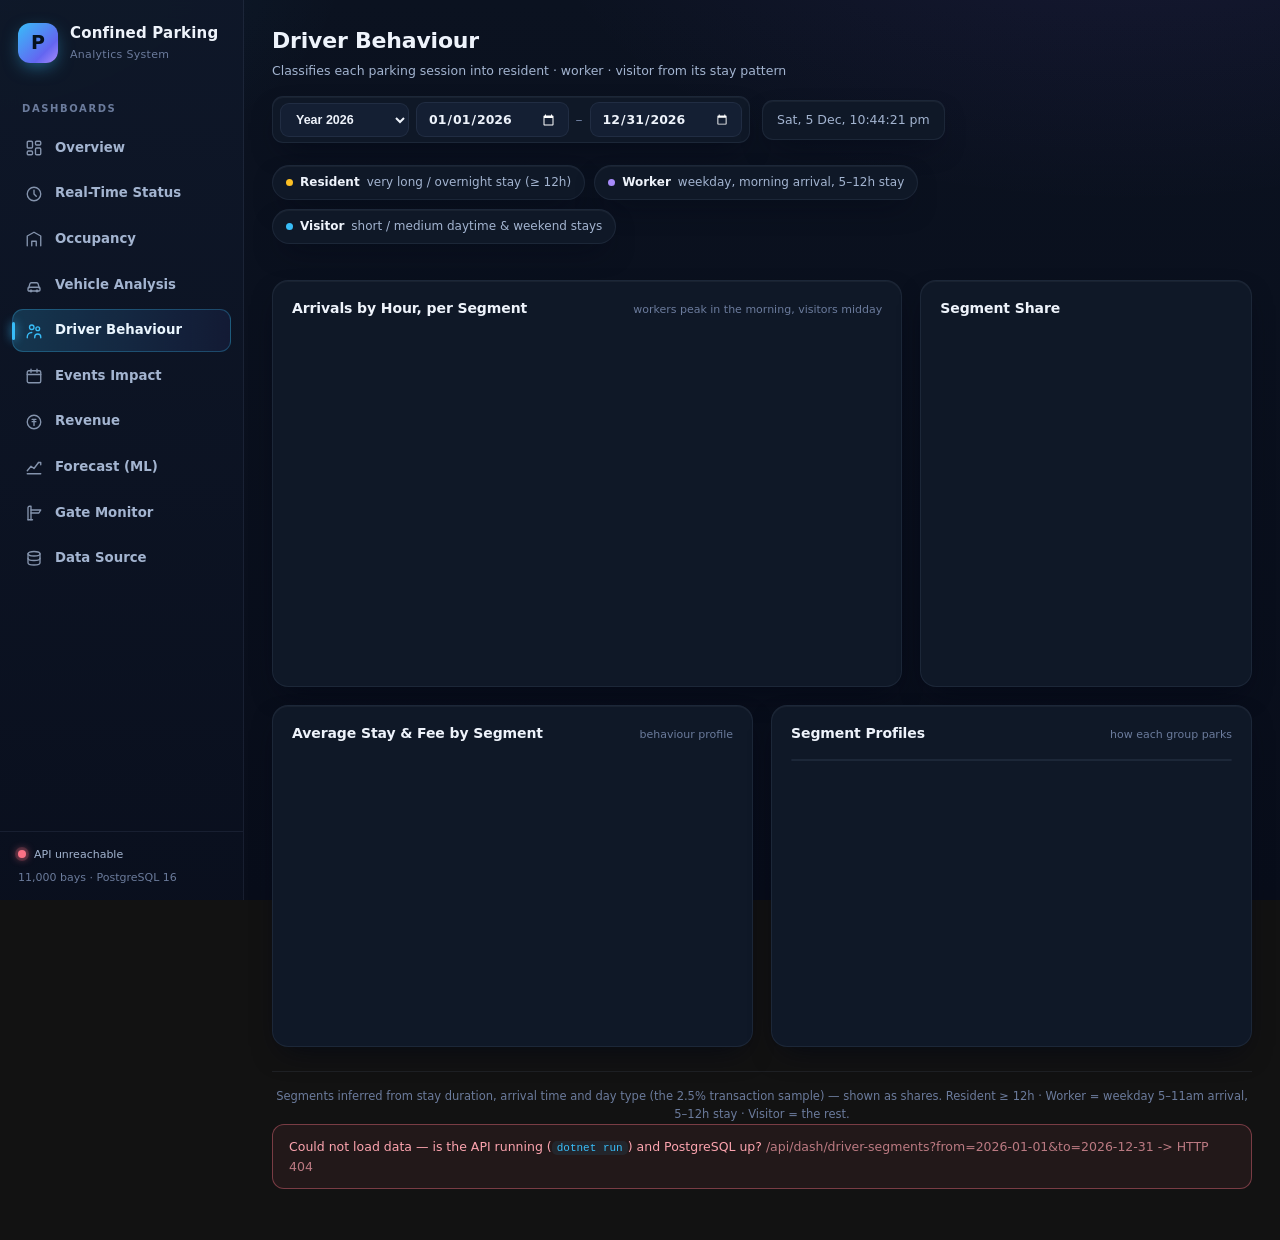
==== api/wwwroot/behaviour.html @ 28c54aba "Confined Parking Data Analytics System — FYP submission ASP.NET Core API + 10-page web dashboard, Po" ====
﻿<!DOCTYPE html>
<html lang="en">
<head>
<meta charset="UTF-8">
<meta name="viewport" content="width=device-width, initial-scale=1">
<meta name="theme-color" content="#080d1a">
<title>Driver Behaviour · Confined Parking Analytics</title>
<link rel="stylesheet" href="assets/style.css?v=9">
<script src="assets/chart.umd.min.js"></script>
<script src="assets/app.js?v=9"></script>
</head>
<body data-page="behaviour" data-year="1"
      data-title="Driver Behaviour"
      data-sub="Classifies each parking session into resident · worker · visitor from its stay pattern">
<main class="main">

  <div class="method-row">
    <span class="chip"><span class="ic" style="background:var(--amber)"></span><b>Resident</b> very long / overnight stay (≥ 12h)</span>
    <span class="chip"><span class="ic" style="background:var(--violet)"></span><b>Worker</b> weekday, morning arrival, 5–12h stay</span>
    <span class="chip"><span class="ic" style="background:var(--accent)"></span><b>Visitor</b> short / medium daytime &amp; weekend stays</span>
  </div>

  <div class="kpi-grid" id="kpis"></div>

  <div class="grid grid-23">
    <div class="card">
      <div class="card-head"><div class="card-title">Arrivals by Hour, per Segment</div><div class="card-note">workers peak in the morning, visitors midday</div></div>
      <div class="chart-box tall"><canvas id="chHourly"></canvas></div>
    </div>
    <div class="card">
      <div class="card-head"><div class="card-title">Segment Share</div><div class="card-note" id="noteShare"></div></div>
      <div class="chart-box tall"><canvas id="chShare"></canvas></div>
    </div>
  </div>

  <div class="grid grid-2">
    <div class="card">
      <div class="card-head"><div class="card-title">Average Stay &amp; Fee by Segment</div><div class="card-note">behaviour profile</div></div>
      <div class="chart-box"><canvas id="chProfile"></canvas></div>
    </div>
    <div class="card">
      <div class="card-head"><div class="card-title">Segment Profiles</div><div class="card-note">how each group parks</div></div>
      <div class="tbl-wrap" id="tblSeg"></div>
    </div>
  </div>

  <footer class="page-foot">Segments inferred from stay duration, arrival time and day type (the 2.5% transaction sample) — shown as shares. Resident ≥ 12h · Worker = weekday 5–11am arrival, 5–12h stay · Visitor = the rest.</footer>
</main>

<script>
const SEGS = ["Visitor", "Worker", "Resident"];
const SEG_COLOR = { Visitor: PALETTE.accent, Worker: PALETTE.violet, Resident: PALETTE.amber };
const SEG_DESC = {
  Visitor: "Short / medium daytime & weekend stays",
  Worker: "Weekday commuters — morning in, evening out",
  Resident: "All-day / overnight long stays"
};
buildShell(); chartDefaults();

window.initPage = async function () {
  const q = dashQuery();
  try {
    const [segs, hourly] = await Promise.all([
      api(`/api/dash/driver-segments?${q}`),
      api(`/api/dash/driver-segments-hourly?${q}`)
    ]);
    const label = filterLabel();
    document.getElementById("noteShare").textContent = label;

    const total = segs.reduce((a, s) => a + Number(s.visits), 0) || 1;
    const get = name => segs.find(s => s.segment === name) || {};
    const share = name => 100 * Number(get(name).visits || 0) / total;

    const box = document.getElementById("kpis"); box.innerHTML = "";
    kpi(box, { label: `Sessions · ${label}`, value: fmtCompact(total), sub: "classified by stay pattern", color: PALETTE.teal });
    kpi(box, { label: "Visitors", value: fmtPct(share("Visitor")), sub: `avg stay ${get("Visitor").avg_duration ?? "–"} h`, color: PALETTE.accent });
    kpi(box, { label: "Workers", value: fmtPct(share("Worker")), sub: `avg stay ${get("Worker").avg_duration ?? "–"} h`, color: PALETTE.violet });
    kpi(box, { label: "Residents", value: fmtPct(share("Resident")), sub: `avg stay ${get("Resident").avg_duration ?? "–"} h`, color: PALETTE.amber });
    const dominant = segs[0]?.segment;
    kpi(box, { label: "Dominant Group", value: dominant || "–", sub: dominant ? SEG_DESC[dominant] : "", color: SEG_COLOR[dominant] || PALETTE.accent });

    // arrivals by hour per segment (stacked)
    const hrs = [...Array(24).keys()];
    makeChart("chHourly", {
      type: "bar",
      data: {
        labels: hrs.map(hourLabel),
        datasets: SEGS.map(seg => ({
          label: seg,
          data: hrs.map(h => Number(hourly.find(r => r.hour === h && r.segment === seg)?.visits ?? 0)),
          backgroundColor: hexA(SEG_COLOR[seg], .8), borderRadius: 3, stack: "s"
        }))
      },
      options: {
        scales: { x: { stacked: true, ticks: { maxTicksLimit: 12 } }, y: { stacked: true, ticks: { callback: v => fmtCompact(v) } } }
      }
    });

    // share donut
    donut("chShare", SEGS, SEGS.map(s => Number(get(s).visits || 0)), { colors: SEGS.map(s => SEG_COLOR[s]) });

    // avg stay & fee by segment
    makeChart("chProfile", {
      data: {
        labels: SEGS,
        datasets: [
          { type: "bar", label: "Avg stay (h)", data: SEGS.map(s => get(s).avg_duration), backgroundColor: hexA(PALETTE.violet, .7), borderRadius: 6, yAxisID: "y" },
          { type: "bar", label: "Avg fee (RM)", data: SEGS.map(s => get(s).avg_fee), backgroundColor: hexA(PALETTE.green, .7), borderRadius: 6, yAxisID: "y2" }
        ]
      },
      options: {
        scales: {
          y: { ticks: { callback: v => v + " h" } },
          y2: { position: "right", grid: { drawOnChartArea: false }, ticks: { callback: v => "RM " + v } }
        }
      }
    });

    // profiles table
    buildTable("tblSeg", [
      { h: "Segment", c: r => badge(r.segment, r.segment === "Resident" ? "amber" : r.segment === "Worker" ? "violet" : "blue") },
      { h: "Sessions", c: r => fmtNum(r.visits), num: true },
      { h: "Share", c: r => fmtPct(100 * Number(r.visits) / total), num: true },
      { h: "Avg stay", c: r => (r.avg_duration ?? "–") + " h", num: true },
      { h: "Avg fee", c: r => "RM " + (r.avg_fee ?? "–"), num: true },
      { h: "Typical arrival", c: r => r.avg_arrival_hour != null ? hourLabel(Math.round(r.avg_arrival_hour)) : "–" }
    ], segs, "No sessions in this period");
  } catch (e) { showError(e); }
};

initPage();
</script>
</body>
</html>
---- api/wwwroot/assets/style.css ----
/* ============================================================
   Confined Parking Analytics — design system v2
   Refined dark BI theme · depth, rhythm, micro-interactions
   ============================================================ */
:root {
  --bg: #080d1a;
  --bg-2: #0b1220;
  --glow-1: rgba(56, 189, 248, .10);
  --glow-2: rgba(139, 92, 246, .09);
  --surface: #0f1827;
  --surface-2: #141f33;
  --surface-3: #1a2740;
  --line: rgba(148, 170, 205, .10);
  --line-2: rgba(148, 170, 205, .20);
  --hi: rgba(255, 255, 255, .045);          /* top inset highlight */
  --text: #eef3fb;
  --text-dim: #a3b4d0;
  --text-faint: #6b7b9c;
  --accent: #38bdf8;
  --accent-2: #6366f1;
  --violet: #a78bfa;
  --green: #34d399;
  --amber: #fbbf24;
  --rose: #fb7185;
  --blue: #60a5fa;
  --teal: #2dd4bf;
  --radius: 16px;
  --radius-sm: 11px;
  --shadow: 0 1px 0 var(--hi) inset, 0 12px 30px -12px rgba(2, 6, 20, .8);
  --shadow-lg: 0 1px 0 var(--hi) inset, 0 24px 50px -18px rgba(2, 6, 20, .9);
  --sidebar-w: 244px;
  --ease: cubic-bezier(.4, 0, .2, 1);
}

* { box-sizing: border-box; }
html { scroll-behavior: smooth; color-scheme: dark; }
body {
  margin: 0;
  background:
    radial-gradient(1000px 520px at 88% -12%, var(--glow-2), transparent 60%),
    radial-gradient(820px 440px at -8% -4%, var(--glow-1), transparent 55%),
    linear-gradient(180deg, var(--bg-2), var(--bg));
  background-attachment: fixed;
  color: var(--text);
  font: 14px/1.55 "Segoe UI Variable Text", "Segoe UI", -apple-system, system-ui, "Inter", sans-serif;
  -webkit-font-smoothing: antialiased;
  text-rendering: optimizeLegibility;
  min-height: 100vh;
}
code { font-family: "Cascadia Code", Consolas, monospace; font-size: .88em; color: var(--accent); background: rgba(56,189,248,.08); padding: 1px 5px; border-radius: 5px; }
::selection { background: rgba(56, 189, 248, .28); }
:focus-visible { outline: 2px solid var(--accent); outline-offset: 2px; border-radius: 6px; }
::-webkit-scrollbar { width: 10px; height: 10px; }
::-webkit-scrollbar-thumb { background: #223252; border-radius: 6px; border: 2px solid transparent; background-clip: content-box; }
::-webkit-scrollbar-thumb:hover { background: #2e4571; background-clip: content-box; }

/* ---------------- sidebar ---------------- */
.sidebar {
  position: fixed; inset: 0 auto 0 0; width: var(--sidebar-w);
  display: flex; flex-direction: column;
  background: linear-gradient(180deg, rgba(15, 24, 41, .96), rgba(10, 16, 30, .96));
  border-right: 1px solid var(--line);
  backdrop-filter: blur(12px);
  z-index: 50;
}
.brand { display: flex; gap: 12px; align-items: center; padding: 22px 18px 18px; }
.brand-logo {
  width: 40px; height: 40px; border-radius: 12px; flex: none;
  display: grid; place-items: center;
  font-weight: 800; font-size: 19px; color: #06121f;
  background: linear-gradient(135deg, var(--accent), var(--accent-2) 70%, var(--violet));
  box-shadow: 0 6px 18px -4px rgba(56, 189, 248, .55);
}
.brand-name { font-weight: 680; font-size: 15px; letter-spacing: .2px; }
.brand-sub { font-size: 11px; color: var(--text-faint); margin-top: 1px; letter-spacing: .3px; }

.nav { padding: 6px 12px; flex: 1; overflow-y: auto; }
.nav-section {
  font-size: 10px; letter-spacing: .16em; text-transform: uppercase;
  color: var(--text-faint); padding: 14px 10px 7px; font-weight: 700;
}
.nav a {
  position: relative;
  display: flex; align-items: center; gap: 12px;
  padding: 10px 12px; margin: 3px 0; border-radius: var(--radius-sm);
  color: var(--text-dim); text-decoration: none; font-size: 13.3px; font-weight: 550;
  border: 1px solid transparent; transition: background .18s var(--ease), color .18s var(--ease), transform .18s var(--ease);
  touch-action: manipulation;
}
.nav a svg { width: 18px; height: 18px; flex: none; opacity: .8; transition: opacity .18s; }
.nav a:hover { background: rgba(148, 170, 205, .07); color: var(--text); }
.nav a:hover svg { opacity: 1; }
.nav a.active {
  color: #eaf6ff;
  background: linear-gradient(90deg, rgba(56, 189, 248, .20), rgba(99, 102, 241, .08));
  border-color: rgba(56, 189, 248, .28);
}
.nav a.active::before {
  content: ""; position: absolute; left: -1px; top: 50%; transform: translateY(-50%);
  width: 3px; height: 18px; border-radius: 3px; background: var(--accent);
  box-shadow: 0 0 10px var(--accent);
}
.nav a.active svg { color: var(--accent); opacity: 1; }

.sidebar-foot {
  padding: 14px 18px; border-top: 1px solid var(--line);
  font-size: 11px; color: var(--text-faint);
}
.api-status { display: flex; align-items: center; gap: 8px; color: var(--text-dim); }
.dot { width: 8px; height: 8px; border-radius: 50%; background: var(--text-faint); flex: none; }
.dot.ok { background: var(--green); box-shadow: 0 0 0 3px rgba(52, 211, 153, .18), 0 0 9px rgba(52, 211, 153, .9); }
.dot.err { background: var(--rose); box-shadow: 0 0 0 3px rgba(251, 113, 133, .18), 0 0 9px rgba(251, 113, 133, .9); }

/* ---------------- main / topbar ---------------- */
.main { margin-left: var(--sidebar-w); padding: 24px 28px 34px; max-width: 1680px; }
.topbar {
  display: flex; justify-content: space-between; align-items: center; gap: 16px;
  margin-bottom: 22px; flex-wrap: wrap;
}
.page-title { font-size: 22px; font-weight: 700; letter-spacing: -.2px; margin: 0; }
.page-sub { color: var(--text-dim); font-size: 12.5px; margin: 3px 0 0; }
.topbar-right { display: flex; align-items: center; gap: 12px; flex-wrap: wrap; }
.clock {
  font-size: 12.5px; color: var(--text-dim); font-variant-numeric: tabular-nums;
  background: var(--surface); border: 1px solid var(--line);
  padding: 9px 14px; border-radius: var(--radius-sm); white-space: nowrap;
  box-shadow: var(--shadow);
}

.filter-stack {
  display: flex; gap: 7px; align-items: center;
  background: var(--surface); border: 1px solid var(--line);
  padding: 5px 7px; border-radius: var(--radius-sm); box-shadow: var(--shadow);
}
.year-toggle { display: flex; border-radius: 9px; overflow: hidden; }
.year-toggle button { all: unset; cursor: pointer; padding: 7px 14px; font-size: 12.5px; color: var(--text-dim); font-weight: 600; }
.year-toggle button.active { background: rgba(56, 189, 248, .18); color: var(--accent); }
.month-select {
  background: var(--surface-2); color: var(--text); font-size: 12.5px; font-weight: 600;
  border: 1px solid var(--line); border-radius: 9px; padding: 8px 11px; cursor: pointer;
  transition: border-color .15s;
}
.month-select:hover { border-color: var(--line-2); }
.month-select:focus { outline: none; border-color: var(--accent); }
.date-input { color-scheme: dark; font-family: inherit; }

/* ---------------- layout grids ---------------- */
.grid { display: grid; gap: 18px; margin-bottom: 18px; }
.grid-2 { grid-template-columns: 1fr 1fr; }
.grid-3 { grid-template-columns: 1fr 1fr 1fr; }
.grid-23 { grid-template-columns: 1.9fr 1fr; }
.grid-32 { grid-template-columns: 1fr 1.9fr; }

.kpi-grid {
  display: grid; gap: 16px; margin-bottom: 18px;
  grid-template-columns: repeat(auto-fit, minmax(172px, 1fr));
}
.kpi {
  background:
    radial-gradient(120% 100% at 100% 0, color-mix(in srgb, var(--kpi-color, var(--accent)) 12%, transparent), transparent 55%),
    var(--surface);
  border: 1px solid var(--line);
  border-radius: var(--radius); padding: 16px 17px 14px;
  position: relative; overflow: hidden; box-shadow: var(--shadow);
  transition: transform .2s var(--ease), border-color .2s var(--ease), box-shadow .2s var(--ease);
  animation: fadeUp .45s var(--ease) both;
}
.kpi:hover { transform: translateY(-3px); border-color: var(--line-2); box-shadow: var(--shadow-lg); }
.kpi::before {
  content: ""; position: absolute; inset: 0 auto 0 0; width: 3px;
  background: var(--kpi-color, var(--accent)); border-radius: 3px;
  box-shadow: 0 0 14px color-mix(in srgb, var(--kpi-color, var(--accent)) 80%, transparent);
}
.kpi-label { font-size: 11.5px; color: var(--text-dim); font-weight: 600; letter-spacing: .01em; }
.kpi-value { font-size: 26px; font-weight: 750; margin-top: 5px; letter-spacing: -.5px; color: var(--kpi-color, var(--text)); font-variant-numeric: tabular-nums; }
.kpi-sub { font-size: 11.5px; color: var(--text-faint); margin-top: 4px; }

/* ---------------- cards ---------------- */
.card {
  background: var(--surface); border: 1px solid var(--line);
  border-radius: var(--radius); padding: 17px 19px;
  box-shadow: var(--shadow); min-width: 0;
  transition: border-color .2s var(--ease), box-shadow .2s var(--ease);
  animation: fadeUp .5s var(--ease) both;
}
.card:hover { border-color: var(--line-2); box-shadow: var(--shadow-lg); }
.card-head {
  display: flex; justify-content: space-between; align-items: baseline;
  gap: 10px; margin-bottom: 14px;
}
.card-title { font-size: 14px; font-weight: 680; letter-spacing: -.1px; }
.card-note { font-size: 11px; color: var(--text-faint); text-align: right; }
.chart-box { position: relative; height: 270px; }
.chart-box.tall { height: 336px; }
.chart-box.short { height: 210px; }

@keyframes fadeUp { from { opacity: 0; transform: translateY(10px); } to { opacity: 1; transform: none; } }
.grid .card:nth-child(2) { animation-delay: .05s; }
.grid .card:nth-child(3) { animation-delay: .1s; }
@media (prefers-reduced-motion: reduce) {
  .kpi, .card, .hero-card, .fc-day { animation: none; }
  .pulse { animation: none; }
  .conf-fill { transition: none; }
  * { scroll-behavior: auto; }
}

/* ---------------- gauge ---------------- */
.gauge-wrap { position: relative; height: 218px; }
.gauge-center {
  position: absolute; inset: 0; display: grid; place-content: center; text-align: center;
  pointer-events: none; transform: translateY(10px);
}
.gauge-center .val { font-size: 32px; font-weight: 750; letter-spacing: -1px; }
.gauge-center .lbl { font-size: 11px; color: var(--text-dim); margin-top: 2px; }
.pulse { display: inline-block; width: 8px; height: 8px; border-radius: 50%; background: var(--green); margin-right: 7px; animation: pulse 1.6s ease-out infinite; }
@keyframes pulse { 0% { box-shadow: 0 0 0 0 rgba(52, 211, 153, .55); } 100% { box-shadow: 0 0 0 9px rgba(52, 211, 153, 0); } }

/* ---------------- tables ---------------- */
.tbl-wrap { overflow: auto; max-height: 340px; border-radius: 10px; border: 1px solid var(--line); }
table.tbl { width: 100%; border-collapse: collapse; font-size: 12.5px; }
.tbl thead th {
  position: sticky; top: 0; z-index: 1;
  background: var(--surface-2); color: var(--text-dim);
  font-size: 10.5px; text-transform: uppercase; letter-spacing: .06em; font-weight: 650;
  text-align: left; padding: 10px 13px; border-bottom: 1px solid var(--line-2); white-space: nowrap;
}
.tbl tbody td { padding: 9px 13px; border-bottom: 1px solid var(--line); white-space: nowrap; }
.tbl tbody tr:last-child td { border-bottom: 0; }
.tbl tbody tr { transition: background .12s; }
.tbl tbody tr:hover { background: rgba(56, 189, 248, .05); }
.tbl .num { text-align: right; font-variant-numeric: tabular-nums; }

/* ---------------- badges & banners ---------------- */
.badge {
  display: inline-block; padding: 2.5px 9px; border-radius: 99px;
  font-size: 11px; font-weight: 650; letter-spacing: .01em; white-space: nowrap;
}
.badge.green { background: rgba(52, 211, 153, .14); color: #6ee7b7; border: 1px solid rgba(52, 211, 153, .35); }
.badge.rose { background: rgba(251, 113, 133, .13); color: #fda4af; border: 1px solid rgba(251, 113, 133, .35); }
.badge.amber { background: rgba(251, 191, 36, .13); color: #fcd34d; border: 1px solid rgba(251, 191, 36, .35); }
.badge.blue { background: rgba(96, 165, 250, .14); color: #93c5fd; border: 1px solid rgba(96, 165, 250, .35); }
.badge.violet { background: rgba(167, 139, 250, .16); color: #c4b5fd; border: 1px solid rgba(167, 139, 250, .38); }
.badge.grey { background: rgba(148, 170, 205, .12); color: var(--text-dim); border: 1px solid var(--line-2); }

.banner {
  border: 1px solid var(--line-2); border-radius: 12px;
  background: linear-gradient(90deg, rgba(56,189,248,.06), transparent); color: var(--text-dim);
  padding: 12px 16px; font-size: 12.5px; margin-bottom: 18px;
}

/* ---------------- heatmap ---------------- */
.heatmap { display: grid; grid-template-columns: 44px repeat(24, 1fr); gap: 3px; font-size: 10.5px; }
.heatmap .hm-corner, .heatmap .hm-hour { color: var(--text-faint); text-align: center; }
.heatmap .hm-day { color: var(--text-dim); display: flex; align-items: center; font-weight: 650; }
.heatmap .hm-cell { aspect-ratio: 1.5; border-radius: 4px; cursor: default; transition: transform .1s var(--ease); }
.heatmap .hm-cell:hover { transform: scale(1.3); outline: 1px solid #fff5; z-index: 2; }
.hm-legend { display: flex; align-items: center; gap: 8px; margin-top: 12px; font-size: 11px; color: var(--text-faint); }
.hm-legend .bar { flex: 0 0 150px; height: 8px; border-radius: 4px; background: linear-gradient(90deg, #141d33, #174e86, #2294bd, #fbbf24, #f43f5e); }

/* ---------------- hero ---------------- */
.hero { display: grid; grid-template-columns: repeat(auto-fit, minmax(238px, 1fr)); gap: 18px; margin-bottom: 18px; }
.hero-card {
  border-radius: var(--radius); padding: 19px 21px; position: relative; overflow: hidden;
  background: linear-gradient(135deg, rgba(56, 189, 248, .16), rgba(99, 102, 241, .10)), var(--surface);
  border: 1px solid rgba(56, 189, 248, .26); box-shadow: var(--shadow);
  animation: fadeUp .45s var(--ease) both;
}
.hero-card.plain { background: var(--surface); border-color: var(--line); }
.hero-card.plain:nth-child(2) { animation-delay: .05s; }
.hero-card.plain:nth-child(3) { animation-delay: .1s; }
.hero-card.plain:nth-child(4) { animation-delay: .15s; }
.hero-label { font-size: 10.5px; letter-spacing: .11em; text-transform: uppercase; color: var(--text-dim); font-weight: 700; }
.hero-value { font-size: 31px; font-weight: 780; margin: 7px 0 3px; letter-spacing: -1px; }
.hero-sub { font-size: 12px; color: var(--text-dim); }

/* ---------------- 7-day forecast strip ---------------- */
.fc-strip { display: grid; grid-template-columns: repeat(7, 1fr); gap: 12px; margin-bottom: 18px; }
.fc-day {
  background: var(--surface); border: 1px solid var(--line); border-radius: var(--radius-sm);
  padding: 13px 13px 14px; box-shadow: var(--shadow); position: relative; overflow: hidden;
  transition: transform .2s var(--ease), border-color .2s var(--ease); animation: fadeUp .4s var(--ease) both;
}
.fc-day:hover { transform: translateY(-3px); border-color: var(--line-2); }
.fc-day.is-tomorrow { border-color: rgba(56, 189, 248, .5); background: linear-gradient(160deg, rgba(56, 189, 248, .10), transparent 60%), var(--surface); }
.fc-day .fc-dow { font-size: 11px; color: var(--text-faint); font-weight: 600; }
.fc-day .fc-date { font-size: 14.5px; font-weight: 700; margin-top: 1px; }
.fc-day .fc-veh { font-size: 21px; font-weight: 750; margin-top: 9px; letter-spacing: -.5px; font-variant-numeric: tabular-nums; }
.fc-day .fc-unit { font-size: 10.5px; color: var(--text-faint); }
.fc-day .fc-rev { font-size: 12px; color: var(--green); font-weight: 600; margin-top: 3px; }
.fc-day .fc-type { margin-top: 9px; }
.conf { margin-top: 10px; }
.conf-bar { height: 6px; border-radius: 4px; background: rgba(148, 170, 205, .14); overflow: hidden; }
.conf-fill { height: 100%; border-radius: 4px; transition: width .5s var(--ease); }
.conf-label { font-size: 10.5px; color: var(--text-dim); margin-top: 4px; font-weight: 600; }

/* method chips row */
.method-row { display: flex; flex-wrap: wrap; gap: 9px; margin-bottom: 18px; }
.chip {
  display: inline-flex; align-items: center; gap: 7px; font-size: 12px; color: var(--text-dim);
  background: var(--surface); border: 1px solid var(--line); border-radius: 99px; padding: 7px 13px; box-shadow: var(--shadow);
}
.chip b { color: var(--text); font-weight: 600; }
.chip .ic { width: 7px; height: 7px; border-radius: 50%; flex: none; }

/* ---------------- buttons & inputs ---------------- */
.btn {
  all: unset; cursor: pointer; font-size: 12.5px; font-weight: 650;
  padding: 9px 16px; border-radius: var(--radius-sm); text-align: center;
  background: linear-gradient(135deg, var(--accent), #2ea3da); color: #06121f;
  transition: filter .15s, transform .12s; box-shadow: 0 4px 14px -6px rgba(56,189,248,.7);
  touch-action: manipulation;
}
.btn:hover { filter: brightness(1.1); }
.btn:active { transform: translateY(1px); }
.btn.ghost { background: var(--surface-2); color: var(--text); border: 1px solid var(--line-2); box-shadow: none; }
.btn.rose { background: linear-gradient(135deg, var(--rose), #e1495f); color: #1f060a; box-shadow: 0 4px 14px -6px rgba(251,113,133,.7); }
.input {
  background: var(--surface-2); border: 1px solid var(--line-2); color: var(--text);
  border-radius: var(--radius-sm); padding: 9px 12px; font-size: 13px; min-width: 0;
}
.input:focus { outline: none; border-color: var(--accent); }

.gate-result {
  border-radius: 12px; padding: 13px 16px; font-size: 13px; margin-top: 13px;
  border: 1px solid var(--line-2); background: var(--surface-2); display: none;
}
.gate-result.open { display: block; border-color: rgba(52, 211, 153, .5); background: rgba(52, 211, 153, .09); }
.gate-result.deny { display: block; border-color: rgba(251, 113, 133, .5); background: rgba(251, 113, 133, .08); }

/* ---------------- footer ---------------- */
.page-foot {
  margin-top: 24px; padding-top: 16px; border-top: 1px solid var(--line);
  color: var(--text-faint); font-size: 11.5px; text-align: center;
}

/* ---------------- responsive ---------------- */
@media (max-width: 1280px) { .fc-strip { grid-template-columns: repeat(4, 1fr); } }
@media (max-width: 1180px) {
  .grid-3 { grid-template-columns: 1fr 1fr; }
  .grid-23, .grid-32 { grid-template-columns: 1fr; }
}
@media (max-width: 860px) {
  :root { --sidebar-w: 0px; }
  .sidebar { position: static; width: auto; flex-direction: row; align-items: center; overflow-x: auto; }
  .brand { padding: 12px 14px; }
  .nav { display: flex; padding: 6px; }
  .nav-section, .sidebar-foot { display: none; }
  .main { margin-left: 0; padding: 16px; }
  .grid-2, .grid-3 { grid-template-columns: 1fr; }
  .fc-strip { grid-template-columns: repeat(2, 1fr); }
}
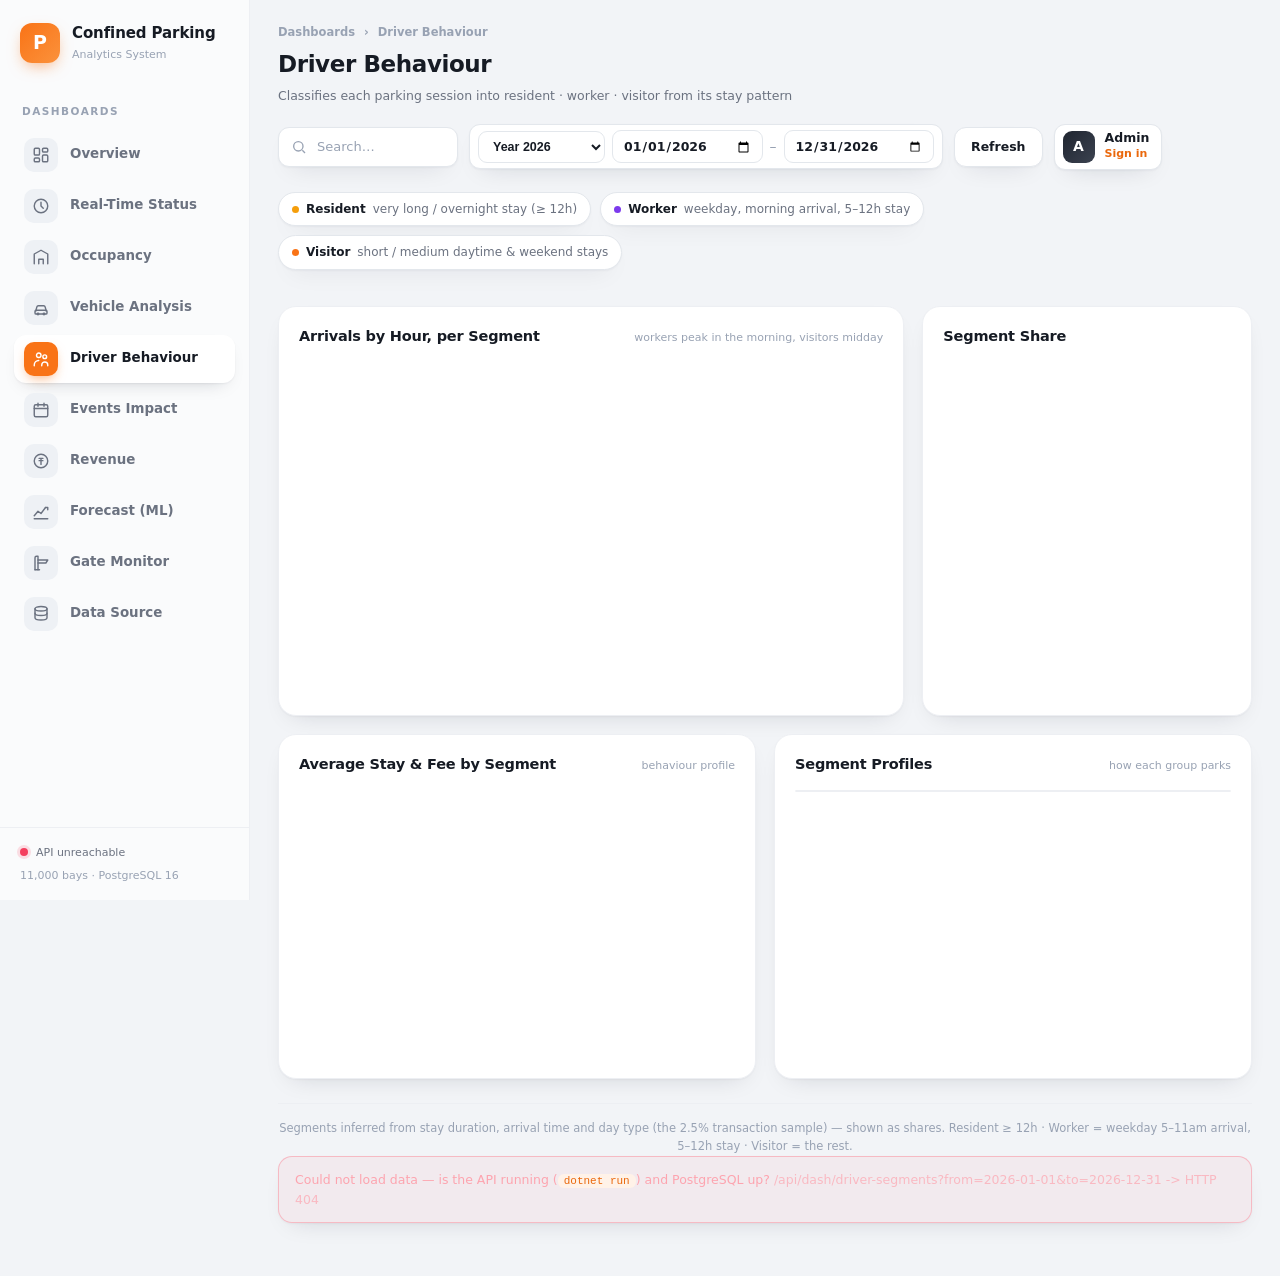
==== commit 27ec538f: "Redesign UI to Soft-UI / SaaS admin theme (light bg, white cards, orange accent, charcoal secondary " ====
--- a/api/wwwroot/behaviour.html
+++ b/api/wwwroot/behaviour.html
@@ -3,11 +3,11 @@
 <head>
 <meta charset="UTF-8">
 <meta name="viewport" content="width=device-width, initial-scale=1">
-<meta name="theme-color" content="#080d1a">
+<meta name="theme-color" content="#f2f4f7">
 <title>Driver Behaviour · Confined Parking Analytics</title>
-<link rel="stylesheet" href="assets/style.css?v=9">
+<link rel="stylesheet" href="assets/style.css?v=11">
 <script src="assets/chart.umd.min.js"></script>
-<script src="assets/app.js?v=9"></script>
+<script src="assets/app.js?v=11"></script>
 </head>
 <body data-page="behaviour" data-year="1"
       data-title="Driver Behaviour"
--- a/api/wwwroot/assets/style.css
+++ b/api/wwwroot/assets/style.css
@@ -1,148 +1,121 @@
 /* ============================================================
-   Confined Parking Analytics — design system v2
-   Refined dark BI theme · depth, rhythm, micro-interactions
+   Confined Parking Analytics — Soft-UI / SaaS admin theme
+   Light gray app · white cards · orange accent · charcoal panels
    ============================================================ */
 :root {
-  --bg: #080d1a;
-  --bg-2: #0b1220;
-  --glow-1: rgba(56, 189, 248, .10);
-  --glow-2: rgba(139, 92, 246, .09);
-  --surface: #0f1827;
-  --surface-2: #141f33;
-  --surface-3: #1a2740;
-  --line: rgba(148, 170, 205, .10);
-  --line-2: rgba(148, 170, 205, .20);
-  --hi: rgba(255, 255, 255, .045);          /* top inset highlight */
-  --text: #eef3fb;
-  --text-dim: #a3b4d0;
-  --text-faint: #6b7b9c;
-  --accent: #38bdf8;
-  --accent-2: #6366f1;
-  --violet: #a78bfa;
-  --green: #34d399;
-  --amber: #fbbf24;
-  --rose: #fb7185;
-  --blue: #60a5fa;
-  --teal: #2dd4bf;
-  --radius: 16px;
-  --radius-sm: 11px;
-  --shadow: 0 1px 0 var(--hi) inset, 0 12px 30px -12px rgba(2, 6, 20, .8);
-  --shadow-lg: 0 1px 0 var(--hi) inset, 0 24px 50px -18px rgba(2, 6, 20, .9);
-  --sidebar-w: 244px;
+  --bg: #f2f4f7;
+  --surface: #ffffff;
+  --surface-2: #f7f8fa;
+  --ink: #1f2530;            /* charcoal secondary cards */
+  --ink-2: #2a3140;
+  --text: #161b24;
+  --text-dim: #6b7280;
+  --text-faint: #98a2b3;
+  --line: #edeff3;
+  --line-2: #e3e7ec;
+  --accent: #f97316;
+  --accent-600: #ea680c;
+  --accent-soft: #fff2e8;
+  --green: #10b981;
+  --blue: #3b82f6;
+  --violet: #7c3aed;
+  --amber: #f59e0b;
+  --rose: #f43f5e;
+  --teal: #14b8a6;
+  --radius: 18px;
+  --radius-sm: 12px;
+  --shadow: 0 1px 2px rgba(16,24,40,.04), 0 10px 26px -14px rgba(16,24,40,.18);
+  --shadow-lg: 0 14px 36px -16px rgba(16,24,40,.26);
+  --sidebar-w: 250px;
   --ease: cubic-bezier(.4, 0, .2, 1);
 }
 
 * { box-sizing: border-box; }
-html { scroll-behavior: smooth; color-scheme: dark; }
+html { scroll-behavior: smooth; color-scheme: light; }
 body {
   margin: 0;
-  background:
-    radial-gradient(1000px 520px at 88% -12%, var(--glow-2), transparent 60%),
-    radial-gradient(820px 440px at -8% -4%, var(--glow-1), transparent 55%),
-    linear-gradient(180deg, var(--bg-2), var(--bg));
-  background-attachment: fixed;
+  background: var(--bg);
   color: var(--text);
   font: 14px/1.55 "Segoe UI Variable Text", "Segoe UI", -apple-system, system-ui, "Inter", sans-serif;
   -webkit-font-smoothing: antialiased;
   text-rendering: optimizeLegibility;
   min-height: 100vh;
 }
-code { font-family: "Cascadia Code", Consolas, monospace; font-size: .88em; color: var(--accent); background: rgba(56,189,248,.08); padding: 1px 5px; border-radius: 5px; }
-::selection { background: rgba(56, 189, 248, .28); }
+code { font-family: "Cascadia Code", Consolas, monospace; font-size: .88em; color: var(--accent-600); background: var(--accent-soft); padding: 1px 6px; border-radius: 6px; }
+::selection { background: rgba(249, 115, 22, .22); }
 :focus-visible { outline: 2px solid var(--accent); outline-offset: 2px; border-radius: 6px; }
 ::-webkit-scrollbar { width: 10px; height: 10px; }
-::-webkit-scrollbar-thumb { background: #223252; border-radius: 6px; border: 2px solid transparent; background-clip: content-box; }
-::-webkit-scrollbar-thumb:hover { background: #2e4571; background-clip: content-box; }
+::-webkit-scrollbar-thumb { background: #d3d8e0; border-radius: 6px; border: 2px solid transparent; background-clip: content-box; }
+::-webkit-scrollbar-thumb:hover { background: #bcc3cd; background-clip: content-box; }
 
 /* ---------------- sidebar ---------------- */
 .sidebar {
   position: fixed; inset: 0 auto 0 0; width: var(--sidebar-w);
   display: flex; flex-direction: column;
-  background: linear-gradient(180deg, rgba(15, 24, 41, .96), rgba(10, 16, 30, .96));
-  border-right: 1px solid var(--line);
-  backdrop-filter: blur(12px);
+  background: #fafbfc; border-right: 1px solid var(--line);
   z-index: 50;
 }
-.brand { display: flex; gap: 12px; align-items: center; padding: 22px 18px 18px; }
+.brand { display: flex; gap: 12px; align-items: center; padding: 22px 20px 18px; }
 .brand-logo {
   width: 40px; height: 40px; border-radius: 12px; flex: none;
-  display: grid; place-items: center;
-  font-weight: 800; font-size: 19px; color: #06121f;
-  background: linear-gradient(135deg, var(--accent), var(--accent-2) 70%, var(--violet));
-  box-shadow: 0 6px 18px -4px rgba(56, 189, 248, .55);
-}
-.brand-name { font-weight: 680; font-size: 15px; letter-spacing: .2px; }
-.brand-sub { font-size: 11px; color: var(--text-faint); margin-top: 1px; letter-spacing: .3px; }
-
-.nav { padding: 6px 12px; flex: 1; overflow-y: auto; }
-.nav-section {
-  font-size: 10px; letter-spacing: .16em; text-transform: uppercase;
-  color: var(--text-faint); padding: 14px 10px 7px; font-weight: 700;
-}
+  display: grid; place-items: center; font-weight: 800; font-size: 19px; color: #fff;
+  background: linear-gradient(135deg, var(--accent), #fb923c);
+  box-shadow: 0 6px 16px -5px rgba(249, 115, 22, .6);
+}
+.brand-name { font-weight: 700; font-size: 15px; color: var(--text); letter-spacing: -.1px; }
+.brand-sub { font-size: 11px; color: var(--text-faint); margin-top: 1px; }
+
+.nav { padding: 8px 14px; flex: 1; overflow-y: auto; }
+.nav-section { font-size: 10.5px; letter-spacing: .14em; text-transform: uppercase; color: var(--text-faint); padding: 14px 8px 8px; font-weight: 700; }
 .nav a {
-  position: relative;
   display: flex; align-items: center; gap: 12px;
-  padding: 10px 12px; margin: 3px 0; border-radius: var(--radius-sm);
-  color: var(--text-dim); text-decoration: none; font-size: 13.3px; font-weight: 550;
-  border: 1px solid transparent; transition: background .18s var(--ease), color .18s var(--ease), transform .18s var(--ease);
-  touch-action: manipulation;
-}
-.nav a svg { width: 18px; height: 18px; flex: none; opacity: .8; transition: opacity .18s; }
-.nav a:hover { background: rgba(148, 170, 205, .07); color: var(--text); }
-.nav a:hover svg { opacity: 1; }
+  padding: 7px 10px; margin: 3px 0; border-radius: 12px;
+  color: var(--text-dim); text-decoration: none; font-size: 13.4px; font-weight: 550;
+  transition: background .16s var(--ease), color .16s var(--ease); touch-action: manipulation;
+}
+.nav-ico { width: 34px; height: 34px; border-radius: 10px; flex: none; display: grid; place-items: center; background: #eef1f5; transition: background .16s var(--ease); }
+.nav-ico svg { width: 18px; height: 18px; color: var(--text-dim); transition: color .16s var(--ease); }
+.nav a:hover:not(.active) { background: #f1f3f6; color: var(--text); }
 .nav a.active {
-  color: #eaf6ff;
-  background: linear-gradient(90deg, rgba(56, 189, 248, .20), rgba(99, 102, 241, .08));
-  border-color: rgba(56, 189, 248, .28);
-}
-.nav a.active::before {
-  content: ""; position: absolute; left: -1px; top: 50%; transform: translateY(-50%);
-  width: 3px; height: 18px; border-radius: 3px; background: var(--accent);
-  box-shadow: 0 0 10px var(--accent);
-}
-.nav a.active svg { color: var(--accent); opacity: 1; }
-
-.sidebar-foot {
-  padding: 14px 18px; border-top: 1px solid var(--line);
-  font-size: 11px; color: var(--text-faint);
-}
+  background: #fff; color: var(--text); font-weight: 650;
+  box-shadow: 0 1px 2px rgba(16,24,40,.05), 0 8px 20px -12px rgba(16,24,40,.28);
+}
+.nav a.active .nav-ico { background: var(--accent); box-shadow: 0 5px 12px -4px rgba(249,115,22,.6); }
+.nav a.active .nav-ico svg { color: #fff; }
+
+.sidebar-foot { padding: 16px 20px; border-top: 1px solid var(--line); font-size: 11px; color: var(--text-faint); }
 .api-status { display: flex; align-items: center; gap: 8px; color: var(--text-dim); }
 .dot { width: 8px; height: 8px; border-radius: 50%; background: var(--text-faint); flex: none; }
-.dot.ok { background: var(--green); box-shadow: 0 0 0 3px rgba(52, 211, 153, .18), 0 0 9px rgba(52, 211, 153, .9); }
-.dot.err { background: var(--rose); box-shadow: 0 0 0 3px rgba(251, 113, 133, .18), 0 0 9px rgba(251, 113, 133, .9); }
+.dot.ok { background: var(--green); box-shadow: 0 0 0 3px rgba(16,185,129,.16); }
+.dot.err { background: var(--rose); box-shadow: 0 0 0 3px rgba(244,63,94,.16); }
 
 /* ---------------- main / topbar ---------------- */
-.main { margin-left: var(--sidebar-w); padding: 24px 28px 34px; max-width: 1680px; }
-.topbar {
-  display: flex; justify-content: space-between; align-items: center; gap: 16px;
-  margin-bottom: 22px; flex-wrap: wrap;
-}
-.page-title { font-size: 22px; font-weight: 700; letter-spacing: -.2px; margin: 0; }
-.page-sub { color: var(--text-dim); font-size: 12.5px; margin: 3px 0 0; }
-.topbar-right { display: flex; align-items: center; gap: 12px; flex-wrap: wrap; }
-.clock {
-  font-size: 12.5px; color: var(--text-dim); font-variant-numeric: tabular-nums;
-  background: var(--surface); border: 1px solid var(--line);
-  padding: 9px 14px; border-radius: var(--radius-sm); white-space: nowrap;
-  box-shadow: var(--shadow);
-}
-
-.filter-stack {
-  display: flex; gap: 7px; align-items: center;
-  background: var(--surface); border: 1px solid var(--line);
-  padding: 5px 7px; border-radius: var(--radius-sm); box-shadow: var(--shadow);
-}
+.main { margin-left: var(--sidebar-w); padding: 24px 28px 36px; max-width: 1700px; }
+.topbar { display: flex; justify-content: space-between; align-items: flex-end; gap: 18px; margin-bottom: 22px; flex-wrap: wrap; }
+.crumb { font-size: 11.5px; color: var(--text-faint); font-weight: 600; margin-bottom: 5px; }
+.crumb span { margin: 0 5px; }
+.page-title { font-size: 23px; font-weight: 750; letter-spacing: -.4px; margin: 0; color: var(--text); }
+.page-sub { color: var(--text-dim); font-size: 12.5px; margin: 4px 0 0; }
+.topbar-right { display: flex; align-items: center; gap: 11px; flex-wrap: wrap; }
+
+.search { display: flex; align-items: center; gap: 8px; background: var(--surface); border: 1px solid var(--line-2); border-radius: 11px; padding: 8px 12px; box-shadow: var(--shadow); }
+.search svg { width: 16px; height: 16px; color: var(--text-faint); flex: none; }
+.search input { border: 0; outline: 0; background: transparent; font: inherit; font-size: 13px; color: var(--text); width: 130px; }
+.search input::placeholder { color: var(--text-faint); }
+
+.filter-stack { display: flex; gap: 7px; align-items: center; background: var(--surface); border: 1px solid var(--line-2); padding: 5px 8px; border-radius: 11px; box-shadow: var(--shadow); }
 .year-toggle { display: flex; border-radius: 9px; overflow: hidden; }
 .year-toggle button { all: unset; cursor: pointer; padding: 7px 14px; font-size: 12.5px; color: var(--text-dim); font-weight: 600; }
-.year-toggle button.active { background: rgba(56, 189, 248, .18); color: var(--accent); }
-.month-select {
-  background: var(--surface-2); color: var(--text); font-size: 12.5px; font-weight: 600;
-  border: 1px solid var(--line); border-radius: 9px; padding: 8px 11px; cursor: pointer;
-  transition: border-color .15s;
-}
-.month-select:hover { border-color: var(--line-2); }
+.year-toggle button.active { background: var(--accent-soft); color: var(--accent-600); }
+.month-select { background: var(--surface); color: var(--text); font-size: 12.5px; font-weight: 600; border: 1px solid var(--line-2); border-radius: 9px; padding: 7px 10px; cursor: pointer; transition: border-color .15s; }
+.month-select:hover { border-color: #cdd3db; }
 .month-select:focus { outline: none; border-color: var(--accent); }
-.date-input { color-scheme: dark; font-family: inherit; }
+.date-input { color-scheme: light; font-family: inherit; }
+
+.profile { display: flex; align-items: center; gap: 10px; background: var(--surface); border: 1px solid var(--line-2); border-radius: 11px; padding: 6px 12px 6px 8px; box-shadow: var(--shadow); }
+.avatar { width: 32px; height: 32px; border-radius: 9px; flex: none; display: grid; place-items: center; font-weight: 700; color: #fff; background: linear-gradient(135deg, var(--ink), #3b4250); }
+.pf-name { font-size: 12.5px; font-weight: 650; color: var(--text); line-height: 1.1; }
+.pf-role { font-size: 11px; color: var(--accent-600); font-weight: 600; }
 
 /* ---------------- layout grids ---------------- */
 .grid { display: grid; gap: 18px; margin-bottom: 18px; }
@@ -151,200 +124,144 @@
 .grid-23 { grid-template-columns: 1.9fr 1fr; }
 .grid-32 { grid-template-columns: 1fr 1.9fr; }
 
-.kpi-grid {
-  display: grid; gap: 16px; margin-bottom: 18px;
-  grid-template-columns: repeat(auto-fit, minmax(172px, 1fr));
-}
+.kpi-grid { display: grid; gap: 16px; margin-bottom: 18px; grid-template-columns: repeat(auto-fit, minmax(186px, 1fr)); }
 .kpi {
-  background:
-    radial-gradient(120% 100% at 100% 0, color-mix(in srgb, var(--kpi-color, var(--accent)) 12%, transparent), transparent 55%),
-    var(--surface);
-  border: 1px solid var(--line);
-  border-radius: var(--radius); padding: 16px 17px 14px;
-  position: relative; overflow: hidden; box-shadow: var(--shadow);
-  transition: transform .2s var(--ease), border-color .2s var(--ease), box-shadow .2s var(--ease);
-  animation: fadeUp .45s var(--ease) both;
-}
-.kpi:hover { transform: translateY(-3px); border-color: var(--line-2); box-shadow: var(--shadow-lg); }
-.kpi::before {
-  content: ""; position: absolute; inset: 0 auto 0 0; width: 3px;
-  background: var(--kpi-color, var(--accent)); border-radius: 3px;
-  box-shadow: 0 0 14px color-mix(in srgb, var(--kpi-color, var(--accent)) 80%, transparent);
-}
-.kpi-label { font-size: 11.5px; color: var(--text-dim); font-weight: 600; letter-spacing: .01em; }
-.kpi-value { font-size: 26px; font-weight: 750; margin-top: 5px; letter-spacing: -.5px; color: var(--kpi-color, var(--text)); font-variant-numeric: tabular-nums; }
+  position: relative; background: var(--surface); border: 1px solid var(--line);
+  border-radius: var(--radius); padding: 18px 18px 16px; box-shadow: var(--shadow);
+  transition: transform .2s var(--ease), box-shadow .2s var(--ease);
+  animation: fadeUp .4s var(--ease) both;
+}
+.kpi:hover { transform: translateY(-3px); box-shadow: var(--shadow-lg); }
+.kpi-badge { position: absolute; top: 16px; right: 16px; width: 42px; height: 42px; border-radius: 12px; display: grid; place-items: center;
+  background: color-mix(in srgb, var(--kpi-color, var(--accent)) 14%, #fff); }
+.kpi-badge svg { width: 21px; height: 21px; color: var(--kpi-color, var(--accent)); }
+.kpi-label { font-size: 12px; color: var(--text-dim); font-weight: 600; padding-right: 48px; }
+.kpi-value { font-size: 27px; font-weight: 760; margin-top: 8px; letter-spacing: -.6px; color: var(--text); font-variant-numeric: tabular-nums; }
 .kpi-sub { font-size: 11.5px; color: var(--text-faint); margin-top: 4px; }
 
+/* headline KPI = orange, last KPI = charcoal */
+.kpi-grid .kpi:first-child { background: linear-gradient(135deg, var(--accent), #fb8a3c); border-color: transparent; color: #fff; }
+.kpi-grid .kpi:first-child .kpi-label, .kpi-grid .kpi:first-child .kpi-sub { color: rgba(255,255,255,.9); }
+.kpi-grid .kpi:first-child .kpi-value { color: #fff; }
+.kpi-grid .kpi:first-child .kpi-badge { background: rgba(255,255,255,.22); }
+.kpi-grid .kpi:first-child .kpi-badge svg { color: #fff; }
+.kpi-grid .kpi:last-child:not(:first-child) { background: var(--ink); border-color: transparent; }
+.kpi-grid .kpi:last-child:not(:first-child) .kpi-label, .kpi-grid .kpi:last-child:not(:first-child) .kpi-sub { color: rgba(255,255,255,.62); }
+.kpi-grid .kpi:last-child:not(:first-child) .kpi-value { color: #fff; }
+.kpi-grid .kpi:last-child:not(:first-child) .kpi-badge { background: rgba(255,255,255,.12); }
+.kpi-grid .kpi:last-child:not(:first-child) .kpi-badge svg { color: #fff; }
+
 /* ---------------- cards ---------------- */
-.card {
-  background: var(--surface); border: 1px solid var(--line);
-  border-radius: var(--radius); padding: 17px 19px;
-  box-shadow: var(--shadow); min-width: 0;
-  transition: border-color .2s var(--ease), box-shadow .2s var(--ease);
-  animation: fadeUp .5s var(--ease) both;
-}
-.card:hover { border-color: var(--line-2); box-shadow: var(--shadow-lg); }
-.card-head {
-  display: flex; justify-content: space-between; align-items: baseline;
-  gap: 10px; margin-bottom: 14px;
-}
-.card-title { font-size: 14px; font-weight: 680; letter-spacing: -.1px; }
+.card { background: var(--surface); border: 1px solid var(--line); border-radius: var(--radius); padding: 18px 20px; box-shadow: var(--shadow); min-width: 0; animation: fadeUp .45s var(--ease) both; }
+.card-head { display: flex; justify-content: space-between; align-items: baseline; gap: 10px; margin-bottom: 14px; }
+.card-title { font-size: 14.5px; font-weight: 700; letter-spacing: -.2px; color: var(--text); }
 .card-note { font-size: 11px; color: var(--text-faint); text-align: right; }
 .chart-box { position: relative; height: 270px; }
 .chart-box.tall { height: 336px; }
 .chart-box.short { height: 210px; }
 
-@keyframes fadeUp { from { opacity: 0; transform: translateY(10px); } to { opacity: 1; transform: none; } }
-.grid .card:nth-child(2) { animation-delay: .05s; }
-.grid .card:nth-child(3) { animation-delay: .1s; }
-@media (prefers-reduced-motion: reduce) {
-  .kpi, .card, .hero-card, .fc-day { animation: none; }
-  .pulse { animation: none; }
-  .conf-fill { transition: none; }
-  * { scroll-behavior: auto; }
-}
+@keyframes fadeUp { from { opacity: 0; transform: translateY(8px); } to { opacity: 1; transform: none; } }
+@media (prefers-reduced-motion: reduce) { .kpi, .card, .hero-card, .fc-day { animation: none; } }
 
 /* ---------------- gauge ---------------- */
 .gauge-wrap { position: relative; height: 218px; }
-.gauge-center {
-  position: absolute; inset: 0; display: grid; place-content: center; text-align: center;
-  pointer-events: none; transform: translateY(10px);
-}
-.gauge-center .val { font-size: 32px; font-weight: 750; letter-spacing: -1px; }
+.gauge-center { position: absolute; inset: 0; display: grid; place-content: center; text-align: center; pointer-events: none; transform: translateY(10px); }
+.gauge-center .val { font-size: 32px; font-weight: 760; letter-spacing: -1px; color: var(--text); }
 .gauge-center .lbl { font-size: 11px; color: var(--text-dim); margin-top: 2px; }
 .pulse { display: inline-block; width: 8px; height: 8px; border-radius: 50%; background: var(--green); margin-right: 7px; animation: pulse 1.6s ease-out infinite; }
-@keyframes pulse { 0% { box-shadow: 0 0 0 0 rgba(52, 211, 153, .55); } 100% { box-shadow: 0 0 0 9px rgba(52, 211, 153, 0); } }
+@keyframes pulse { 0% { box-shadow: 0 0 0 0 rgba(16,185,129,.5); } 100% { box-shadow: 0 0 0 9px rgba(16,185,129,0); } }
 
 /* ---------------- tables ---------------- */
-.tbl-wrap { overflow: auto; max-height: 340px; border-radius: 10px; border: 1px solid var(--line); }
+.tbl-wrap { overflow: auto; max-height: 340px; border-radius: 12px; border: 1px solid var(--line); }
 table.tbl { width: 100%; border-collapse: collapse; font-size: 12.5px; }
-.tbl thead th {
-  position: sticky; top: 0; z-index: 1;
-  background: var(--surface-2); color: var(--text-dim);
-  font-size: 10.5px; text-transform: uppercase; letter-spacing: .06em; font-weight: 650;
-  text-align: left; padding: 10px 13px; border-bottom: 1px solid var(--line-2); white-space: nowrap;
-}
-.tbl tbody td { padding: 9px 13px; border-bottom: 1px solid var(--line); white-space: nowrap; }
+.tbl thead th { position: sticky; top: 0; z-index: 1; background: var(--surface-2); color: var(--text-dim); font-size: 10.5px; text-transform: uppercase; letter-spacing: .05em; font-weight: 700; text-align: left; padding: 11px 14px; border-bottom: 1px solid var(--line-2); white-space: nowrap; }
+.tbl tbody td { padding: 10px 14px; border-bottom: 1px solid var(--line); white-space: nowrap; color: var(--text); }
 .tbl tbody tr:last-child td { border-bottom: 0; }
 .tbl tbody tr { transition: background .12s; }
-.tbl tbody tr:hover { background: rgba(56, 189, 248, .05); }
+.tbl tbody tr:hover { background: var(--accent-soft); }
 .tbl .num { text-align: right; font-variant-numeric: tabular-nums; }
 
 /* ---------------- badges & banners ---------------- */
-.badge {
-  display: inline-block; padding: 2.5px 9px; border-radius: 99px;
-  font-size: 11px; font-weight: 650; letter-spacing: .01em; white-space: nowrap;
-}
-.badge.green { background: rgba(52, 211, 153, .14); color: #6ee7b7; border: 1px solid rgba(52, 211, 153, .35); }
-.badge.rose { background: rgba(251, 113, 133, .13); color: #fda4af; border: 1px solid rgba(251, 113, 133, .35); }
-.badge.amber { background: rgba(251, 191, 36, .13); color: #fcd34d; border: 1px solid rgba(251, 191, 36, .35); }
-.badge.blue { background: rgba(96, 165, 250, .14); color: #93c5fd; border: 1px solid rgba(96, 165, 250, .35); }
-.badge.violet { background: rgba(167, 139, 250, .16); color: #c4b5fd; border: 1px solid rgba(167, 139, 250, .38); }
-.badge.grey { background: rgba(148, 170, 205, .12); color: var(--text-dim); border: 1px solid var(--line-2); }
-
-.banner {
-  border: 1px solid var(--line-2); border-radius: 12px;
-  background: linear-gradient(90deg, rgba(56,189,248,.06), transparent); color: var(--text-dim);
-  padding: 12px 16px; font-size: 12.5px; margin-bottom: 18px;
-}
+.badge { display: inline-block; padding: 3px 10px; border-radius: 99px; font-size: 11px; font-weight: 650; letter-spacing: .01em; white-space: nowrap; }
+.badge.green { background: #e7f7f0; color: #047857; border: 1px solid #c6efde; }
+.badge.rose { background: #ffe9ec; color: #be123c; border: 1px solid #ffd0d6; }
+.badge.amber { background: #fef0d9; color: #b45309; border: 1px solid #fcdca8; }
+.badge.blue { background: #e6effe; color: #1d4ed8; border: 1px solid #cadcfb; }
+.badge.violet { background: #f0e9fe; color: #6d28d9; border: 1px solid #ddccfb; }
+.badge.grey { background: #eef1f5; color: var(--text-dim); border: 1px solid var(--line-2); }
+
+.banner { border: 1px solid var(--line-2); border-radius: 14px; background: linear-gradient(100deg, var(--accent-soft), #fff 60%); color: var(--text-dim); padding: 13px 16px; font-size: 12.5px; margin-bottom: 18px; box-shadow: var(--shadow); }
 
 /* ---------------- heatmap ---------------- */
 .heatmap { display: grid; grid-template-columns: 44px repeat(24, 1fr); gap: 3px; font-size: 10.5px; }
 .heatmap .hm-corner, .heatmap .hm-hour { color: var(--text-faint); text-align: center; }
 .heatmap .hm-day { color: var(--text-dim); display: flex; align-items: center; font-weight: 650; }
 .heatmap .hm-cell { aspect-ratio: 1.5; border-radius: 4px; cursor: default; transition: transform .1s var(--ease); }
-.heatmap .hm-cell:hover { transform: scale(1.3); outline: 1px solid #fff5; z-index: 2; }
+.heatmap .hm-cell:hover { transform: scale(1.3); outline: 2px solid #fff; box-shadow: 0 2px 8px rgba(16,24,40,.2); z-index: 2; }
 .hm-legend { display: flex; align-items: center; gap: 8px; margin-top: 12px; font-size: 11px; color: var(--text-faint); }
-.hm-legend .bar { flex: 0 0 150px; height: 8px; border-radius: 4px; background: linear-gradient(90deg, #141d33, #174e86, #2294bd, #fbbf24, #f43f5e); }
-
-/* ---------------- hero ---------------- */
+.hm-legend .bar { flex: 0 0 150px; height: 8px; border-radius: 4px; background: linear-gradient(90deg, #f3f4f6, #fee0be, #fdb068, #f97316, #dc2626); }
+
+/* ---------------- hero (forecast) ---------------- */
 .hero { display: grid; grid-template-columns: repeat(auto-fit, minmax(238px, 1fr)); gap: 18px; margin-bottom: 18px; }
-.hero-card {
-  border-radius: var(--radius); padding: 19px 21px; position: relative; overflow: hidden;
-  background: linear-gradient(135deg, rgba(56, 189, 248, .16), rgba(99, 102, 241, .10)), var(--surface);
-  border: 1px solid rgba(56, 189, 248, .26); box-shadow: var(--shadow);
-  animation: fadeUp .45s var(--ease) both;
-}
-.hero-card.plain { background: var(--surface); border-color: var(--line); }
-.hero-card.plain:nth-child(2) { animation-delay: .05s; }
-.hero-card.plain:nth-child(3) { animation-delay: .1s; }
-.hero-card.plain:nth-child(4) { animation-delay: .15s; }
-.hero-label { font-size: 10.5px; letter-spacing: .11em; text-transform: uppercase; color: var(--text-dim); font-weight: 700; }
+.hero-card { border-radius: var(--radius); padding: 19px 21px; position: relative; overflow: hidden; box-shadow: var(--shadow);
+  background: linear-gradient(135deg, var(--accent), #fb8a3c); color: #fff; border: 1px solid transparent; animation: fadeUp .45s var(--ease) both; }
+.hero-card.plain { background: var(--surface); border: 1px solid var(--line); color: var(--text); }
+.hero-label { font-size: 10.5px; letter-spacing: .1em; text-transform: uppercase; font-weight: 700; color: rgba(255,255,255,.85); }
+.hero-card.plain .hero-label { color: var(--text-dim); }
 .hero-value { font-size: 31px; font-weight: 780; margin: 7px 0 3px; letter-spacing: -1px; }
-.hero-sub { font-size: 12px; color: var(--text-dim); }
+.hero-sub { font-size: 12px; color: rgba(255,255,255,.9); }
+.hero-card.plain .hero-sub { color: var(--text-dim); }
 
 /* ---------------- 7-day forecast strip ---------------- */
 .fc-strip { display: grid; grid-template-columns: repeat(7, 1fr); gap: 12px; margin-bottom: 18px; }
-.fc-day {
-  background: var(--surface); border: 1px solid var(--line); border-radius: var(--radius-sm);
-  padding: 13px 13px 14px; box-shadow: var(--shadow); position: relative; overflow: hidden;
-  transition: transform .2s var(--ease), border-color .2s var(--ease); animation: fadeUp .4s var(--ease) both;
-}
-.fc-day:hover { transform: translateY(-3px); border-color: var(--line-2); }
-.fc-day.is-tomorrow { border-color: rgba(56, 189, 248, .5); background: linear-gradient(160deg, rgba(56, 189, 248, .10), transparent 60%), var(--surface); }
+.fc-day { background: var(--surface); border: 1px solid var(--line); border-radius: var(--radius-sm); padding: 14px; box-shadow: var(--shadow); position: relative; transition: transform .2s var(--ease), box-shadow .2s var(--ease); animation: fadeUp .4s var(--ease) both; }
+.fc-day:hover { transform: translateY(-3px); box-shadow: var(--shadow-lg); }
+.fc-day.is-tomorrow { border-color: var(--accent); background: linear-gradient(160deg, var(--accent-soft), #fff 65%); }
 .fc-day .fc-dow { font-size: 11px; color: var(--text-faint); font-weight: 600; }
-.fc-day .fc-date { font-size: 14.5px; font-weight: 700; margin-top: 1px; }
-.fc-day .fc-veh { font-size: 21px; font-weight: 750; margin-top: 9px; letter-spacing: -.5px; font-variant-numeric: tabular-nums; }
+.fc-day .fc-date { font-size: 14.5px; font-weight: 700; margin-top: 1px; color: var(--text); }
+.fc-day .fc-veh { font-size: 21px; font-weight: 760; margin-top: 9px; letter-spacing: -.5px; color: var(--text); font-variant-numeric: tabular-nums; }
 .fc-day .fc-unit { font-size: 10.5px; color: var(--text-faint); }
-.fc-day .fc-rev { font-size: 12px; color: var(--green); font-weight: 600; margin-top: 3px; }
+.fc-day .fc-rev { font-size: 12px; color: var(--green); font-weight: 650; margin-top: 3px; }
 .fc-day .fc-type { margin-top: 9px; }
 .conf { margin-top: 10px; }
-.conf-bar { height: 6px; border-radius: 4px; background: rgba(148, 170, 205, .14); overflow: hidden; }
+.conf-bar { height: 6px; border-radius: 4px; background: #edeff3; overflow: hidden; }
 .conf-fill { height: 100%; border-radius: 4px; transition: width .5s var(--ease); }
 .conf-label { font-size: 10.5px; color: var(--text-dim); margin-top: 4px; font-weight: 600; }
 
 /* method chips row */
-.method-row { display: flex; flex-wrap: wrap; gap: 9px; margin-bottom: 18px; }
-.chip {
-  display: inline-flex; align-items: center; gap: 7px; font-size: 12px; color: var(--text-dim);
-  background: var(--surface); border: 1px solid var(--line); border-radius: 99px; padding: 7px 13px; box-shadow: var(--shadow);
-}
-.chip b { color: var(--text); font-weight: 600; }
+.method-row { display: flex; flex-wrap: wrap; gap: 9px; margin-bottom: 18px; align-items: center; }
+.chip { display: inline-flex; align-items: center; gap: 7px; font-size: 12px; color: var(--text-dim); background: var(--surface); border: 1px solid var(--line-2); border-radius: 99px; padding: 7px 13px; box-shadow: var(--shadow); }
+.chip b { color: var(--text); font-weight: 650; }
 .chip .ic { width: 7px; height: 7px; border-radius: 50%; flex: none; }
 
 /* ---------------- buttons & inputs ---------------- */
-.btn {
-  all: unset; cursor: pointer; font-size: 12.5px; font-weight: 650;
-  padding: 9px 16px; border-radius: var(--radius-sm); text-align: center;
-  background: linear-gradient(135deg, var(--accent), #2ea3da); color: #06121f;
-  transition: filter .15s, transform .12s; box-shadow: 0 4px 14px -6px rgba(56,189,248,.7);
-  touch-action: manipulation;
-}
-.btn:hover { filter: brightness(1.1); }
+.btn { all: unset; cursor: pointer; font-size: 12.5px; font-weight: 650; padding: 9px 16px; border-radius: var(--radius-sm); text-align: center;
+  background: var(--accent); color: #fff; transition: filter .15s, transform .12s, background .15s; box-shadow: 0 6px 16px -7px rgba(249,115,22,.7); touch-action: manipulation; }
+.btn:hover { background: var(--accent-600); }
 .btn:active { transform: translateY(1px); }
-.btn.ghost { background: var(--surface-2); color: var(--text); border: 1px solid var(--line-2); box-shadow: none; }
-.btn.rose { background: linear-gradient(135deg, var(--rose), #e1495f); color: #1f060a; box-shadow: 0 4px 14px -6px rgba(251,113,133,.7); }
-.input {
-  background: var(--surface-2); border: 1px solid var(--line-2); color: var(--text);
-  border-radius: var(--radius-sm); padding: 9px 12px; font-size: 13px; min-width: 0;
-}
+.btn.ghost { background: var(--surface); color: var(--text); border: 1px solid var(--line-2); box-shadow: var(--shadow); }
+.btn.ghost:hover { background: var(--surface-2); border-color: #cdd3db; }
+.btn.rose { background: var(--rose); color: #fff; box-shadow: 0 6px 16px -7px rgba(244,63,94,.7); }
+.btn.rose:hover { background: #e11d48; }
+.input { background: var(--surface); border: 1px solid var(--line-2); color: var(--text); border-radius: var(--radius-sm); padding: 9px 12px; font-size: 13px; min-width: 0; }
 .input:focus { outline: none; border-color: var(--accent); }
 
-.gate-result {
-  border-radius: 12px; padding: 13px 16px; font-size: 13px; margin-top: 13px;
-  border: 1px solid var(--line-2); background: var(--surface-2); display: none;
-}
-.gate-result.open { display: block; border-color: rgba(52, 211, 153, .5); background: rgba(52, 211, 153, .09); }
-.gate-result.deny { display: block; border-color: rgba(251, 113, 133, .5); background: rgba(251, 113, 133, .08); }
+.gate-result { border-radius: 12px; padding: 13px 16px; font-size: 13px; margin-top: 13px; border: 1px solid var(--line-2); background: var(--surface-2); display: none; color: var(--text); }
+.gate-result.open { display: block; border-color: #b7e9d3; background: #e7f7f0; color: #065f46; }
+.gate-result.deny { display: block; border-color: #ffd0d6; background: #ffe9ec; color: #9f1239; }
 
 /* ---------------- footer ---------------- */
-.page-foot {
-  margin-top: 24px; padding-top: 16px; border-top: 1px solid var(--line);
-  color: var(--text-faint); font-size: 11.5px; text-align: center;
-}
+.page-foot { margin-top: 24px; padding-top: 16px; border-top: 1px solid var(--line); color: var(--text-faint); font-size: 11.5px; text-align: center; }
 
 /* ---------------- responsive ---------------- */
 @media (max-width: 1280px) { .fc-strip { grid-template-columns: repeat(4, 1fr); } }
-@media (max-width: 1180px) {
-  .grid-3 { grid-template-columns: 1fr 1fr; }
-  .grid-23, .grid-32 { grid-template-columns: 1fr; }
-}
+@media (max-width: 1180px) { .grid-3 { grid-template-columns: 1fr 1fr; } .grid-23, .grid-32 { grid-template-columns: 1fr; } }
 @media (max-width: 860px) {
   :root { --sidebar-w: 0px; }
   .sidebar { position: static; width: auto; flex-direction: row; align-items: center; overflow-x: auto; }
   .brand { padding: 12px 14px; }
   .nav { display: flex; padding: 6px; }
-  .nav-section, .sidebar-foot { display: none; }
+  .nav-label, .nav-section, .sidebar-foot { display: none; }
   .main { margin-left: 0; padding: 16px; }
   .grid-2, .grid-3 { grid-template-columns: 1fr; }
   .fc-strip { grid-template-columns: repeat(2, 1fr); }
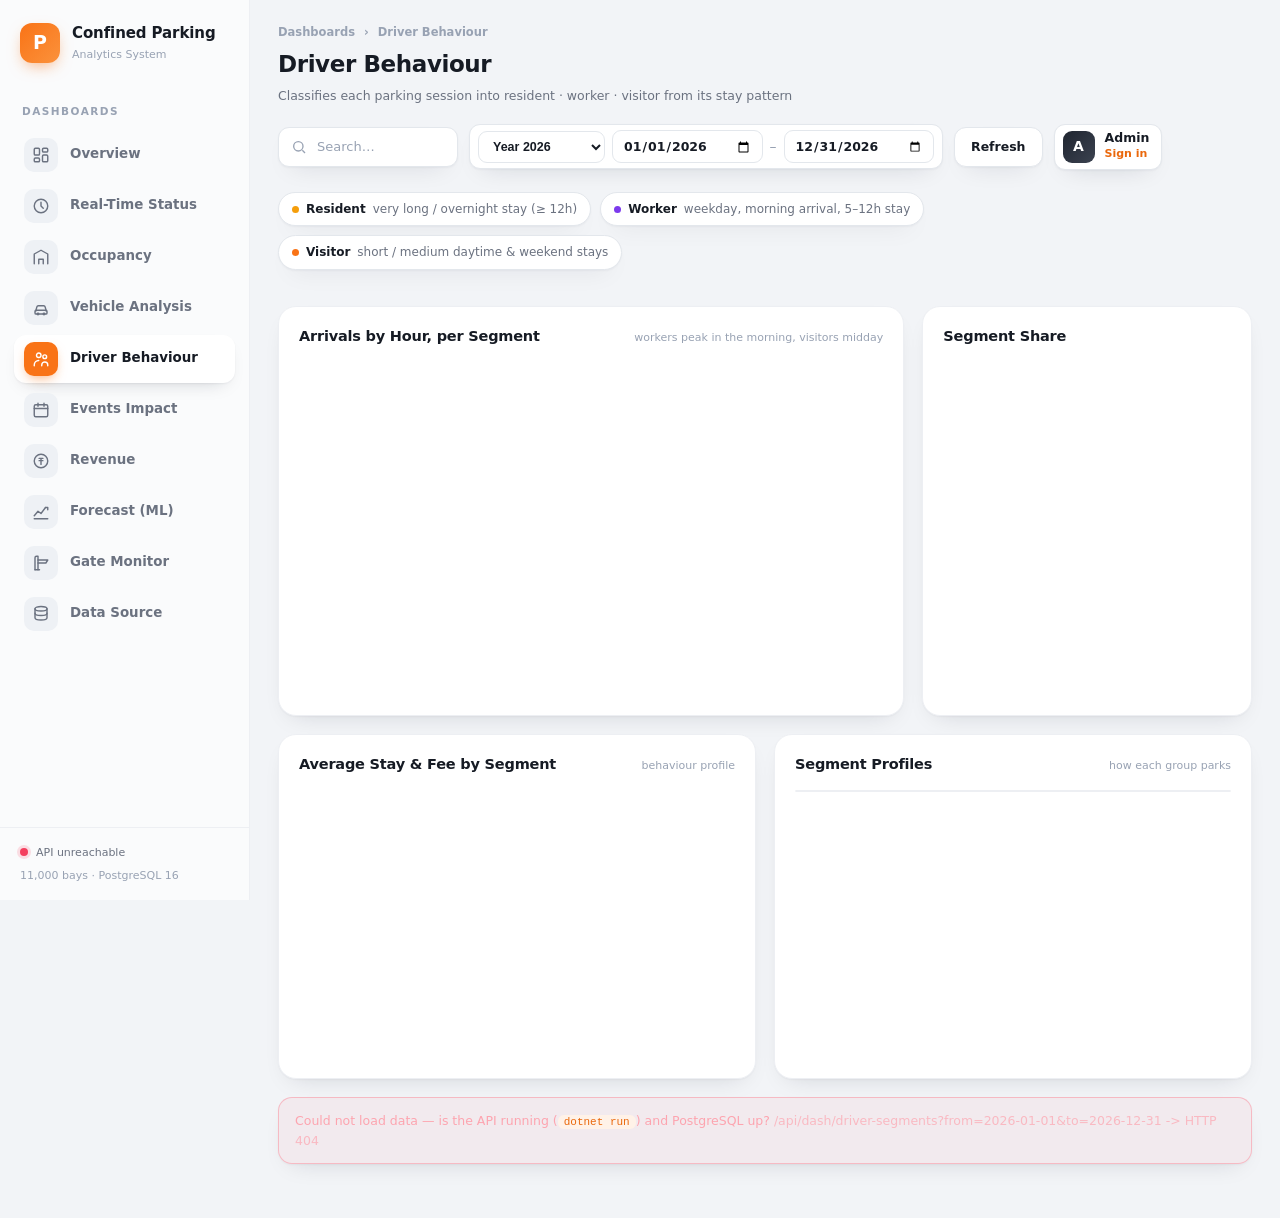
==== commit 1f2c86a3: "Remove per-page footer caption lines" ====
--- a/api/wwwroot/behaviour.html
+++ b/api/wwwroot/behaviour.html
@@ -44,7 +44,6 @@
     </div>
   </div>
 
-  <footer class="page-foot">Segments inferred from stay duration, arrival time and day type (the 2.5% transaction sample) — shown as shares. Resident ≥ 12h · Worker = weekday 5–11am arrival, 5–12h stay · Visitor = the rest.</footer>
 </main>
 
 <script>
@@ -131,4 +130,4 @@
 initPage();
 </script>
 </body>
-</html>
+</html>
--- a/api/wwwroot/assets/style.css
+++ b/api/wwwroot/assets/style.css
@@ -250,9 +250,6 @@
 .gate-result.open { display: block; border-color: #b7e9d3; background: #e7f7f0; color: #065f46; }
 .gate-result.deny { display: block; border-color: #ffd0d6; background: #ffe9ec; color: #9f1239; }
 
-/* ---------------- footer ---------------- */
-.page-foot { margin-top: 24px; padding-top: 16px; border-top: 1px solid var(--line); color: var(--text-faint); font-size: 11.5px; text-align: center; }
-
 /* ---------------- responsive ---------------- */
 @media (max-width: 1280px) { .fc-strip { grid-template-columns: repeat(4, 1fr); } }
 @media (max-width: 1180px) { .grid-3 { grid-template-columns: 1fr 1fr; } .grid-23, .grid-32 { grid-template-columns: 1fr; } }
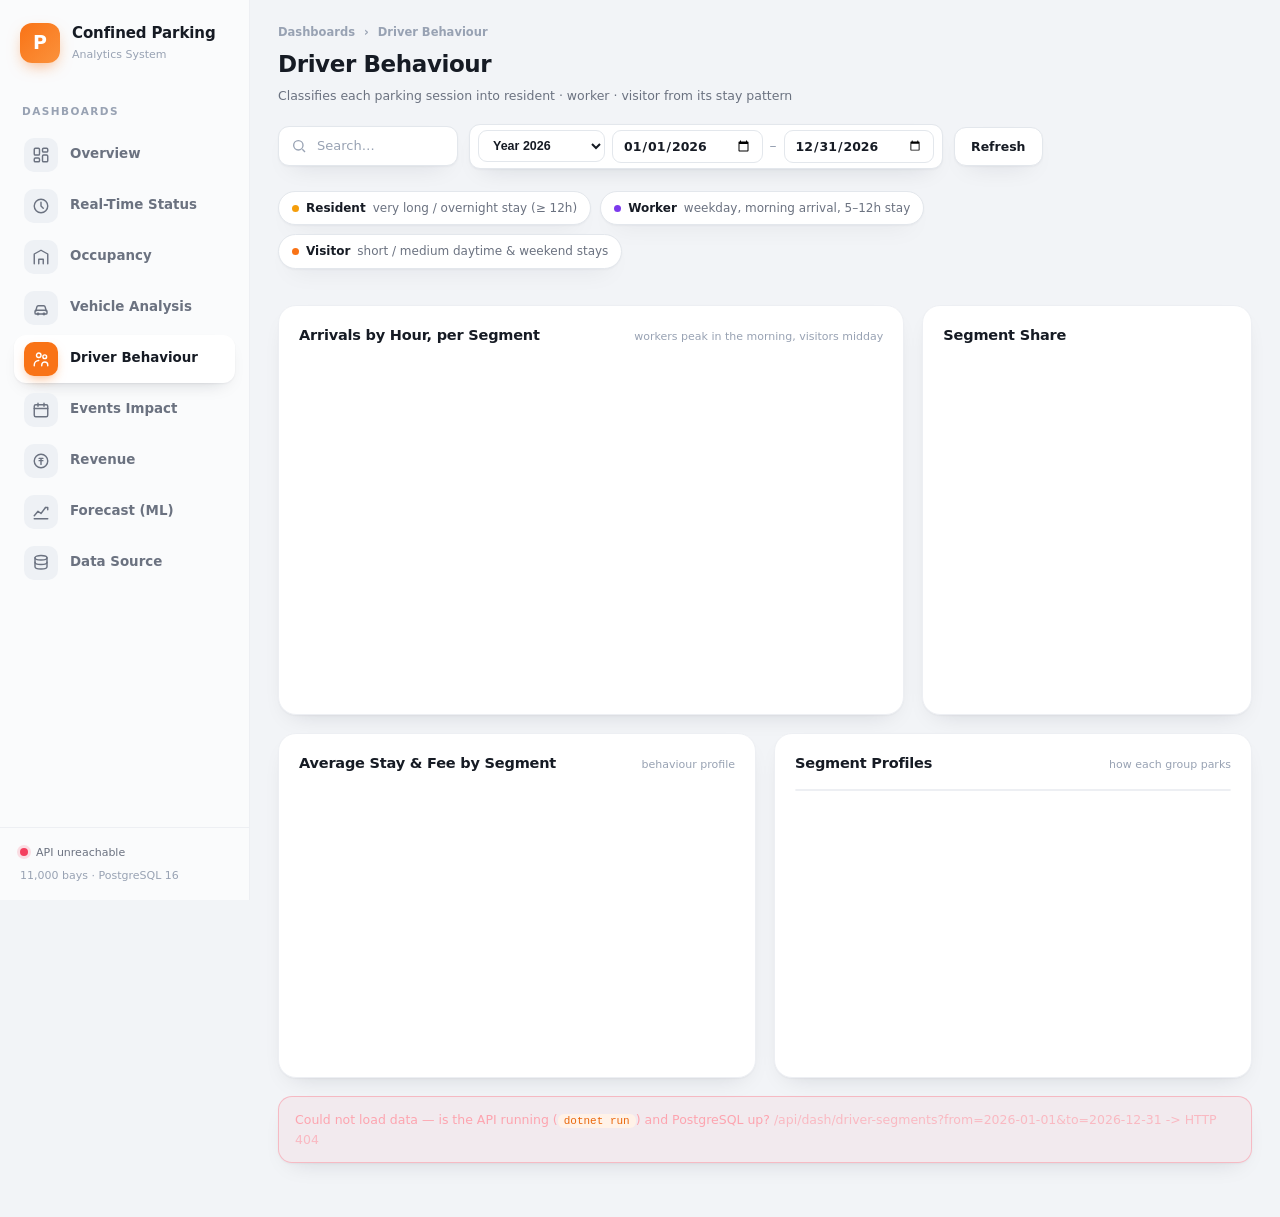
==== commit 47fc8b69: "Refocus as analytics-only platform; prepare for GitHub upload Connector: - REST-API-only; removed di" ====
--- a/api/wwwroot/behaviour.html
+++ b/api/wwwroot/behaviour.html
@@ -1,13 +1,13 @@
-﻿<!DOCTYPE html>
+<!DOCTYPE html>
 <html lang="en">
 <head>
 <meta charset="UTF-8">
 <meta name="viewport" content="width=device-width, initial-scale=1">
 <meta name="theme-color" content="#f2f4f7">
 <title>Driver Behaviour · Confined Parking Analytics</title>
-<link rel="stylesheet" href="assets/style.css?v=11">
+<link rel="stylesheet" href="assets/style.css?v=13">
 <script src="assets/chart.umd.min.js"></script>
-<script src="assets/app.js?v=11"></script>
+<script src="assets/app.js?v=13"></script>
 </head>
 <body data-page="behaviour" data-year="1"
       data-title="Driver Behaviour"
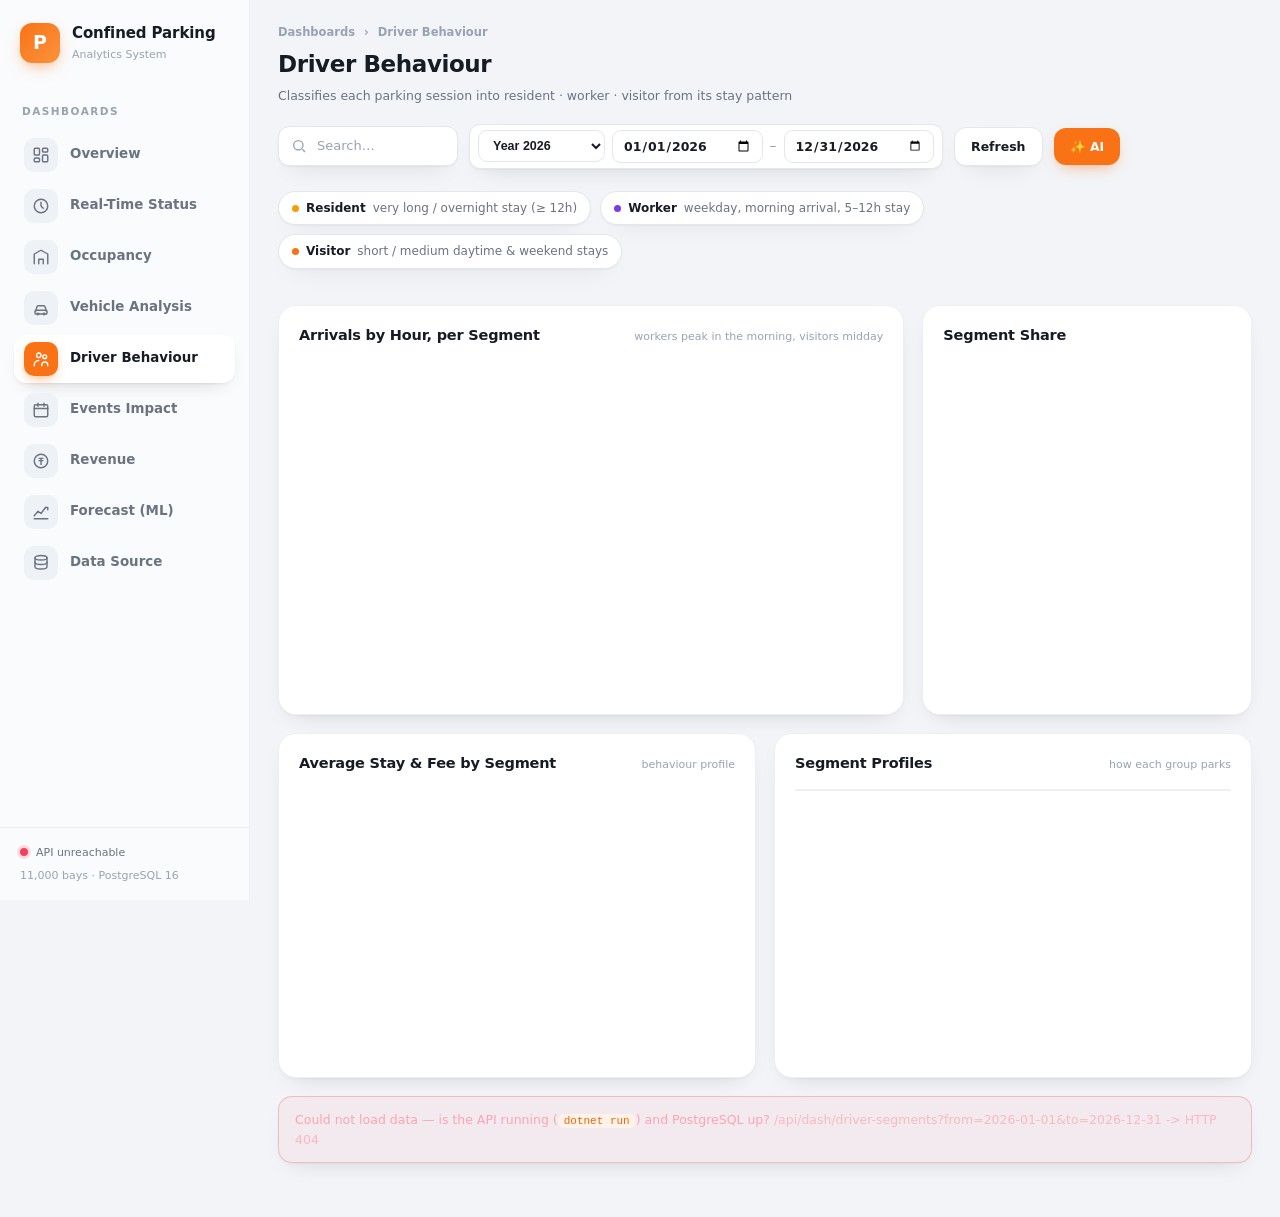
==== commit cd6ac21c: "Add AI Insights: per-page summaries + ask-your-data Q&A via Gemini Supervisor request: an AI summary" ====
--- a/api/wwwroot/behaviour.html
+++ b/api/wwwroot/behaviour.html
@@ -5,9 +5,9 @@
 <meta name="viewport" content="width=device-width, initial-scale=1">
 <meta name="theme-color" content="#f2f4f7">
 <title>Driver Behaviour · Confined Parking Analytics</title>
-<link rel="stylesheet" href="assets/style.css?v=13">
+<link rel="stylesheet" href="assets/style.css?v=14">
 <script src="assets/chart.umd.min.js"></script>
-<script src="assets/app.js?v=13"></script>
+<script src="assets/app.js?v=14"></script>
 </head>
 <body data-page="behaviour" data-year="1"
       data-title="Driver Behaviour"
--- a/api/wwwroot/assets/style.css
+++ b/api/wwwroot/assets/style.css
@@ -263,3 +263,22 @@
   .grid-2, .grid-3 { grid-template-columns: 1fr; }
   .fc-strip { grid-template-columns: repeat(2, 1fr); }
 }
+
+/* ---- AI insights panel ---- */
+.ai-panel{position:fixed;top:76px;right:18px;width:380px;max-width:calc(100vw - 36px);max-height:calc(100vh - 100px);
+  background:var(--card,#fff);border-radius:16px;box-shadow:0 12px 40px rgba(20,24,40,.18),0 2px 8px rgba(20,24,40,.10);
+  z-index:60;display:flex;flex-direction:column;overflow:hidden;animation:fadeUp .25s ease}
+.ai-panel[hidden]{display:none}
+.ai-head{display:flex;align-items:center;justify-content:space-between;padding:14px 16px;border-bottom:1px solid rgba(20,24,40,.08)}
+.ai-close{border:0;background:none;font-size:22px;line-height:1;cursor:pointer;color:var(--text-dim,#666);padding:2px 6px;border-radius:8px}
+.ai-close:hover{background:rgba(20,24,40,.06)}
+.ai-body{padding:14px 16px;overflow-y:auto}
+.ai-result{margin-top:10px;font-size:13.5px;line-height:1.55;color:var(--text,#222)}
+.ai-result:empty{display:none}
+.ai-sep{margin:16px 0 8px;font-size:12px;font-weight:650;color:var(--text-dim,#666);text-transform:uppercase;letter-spacing:.04em}
+.ai-askrow{display:flex;gap:8px}
+.ai-askrow .input{flex:1;min-width:0}
+.ai-note{font-size:11px;color:var(--text-faint,#999)}
+.ai-thinking{color:var(--text-dim,#666);font-style:italic}
+.ai-thinking::after{content:"";animation:aiDots 1.2s steps(4,end) infinite}
+@keyframes aiDots{0%{content:""}25%{content:"."}50%{content:".."}75%{content:"..."}}
